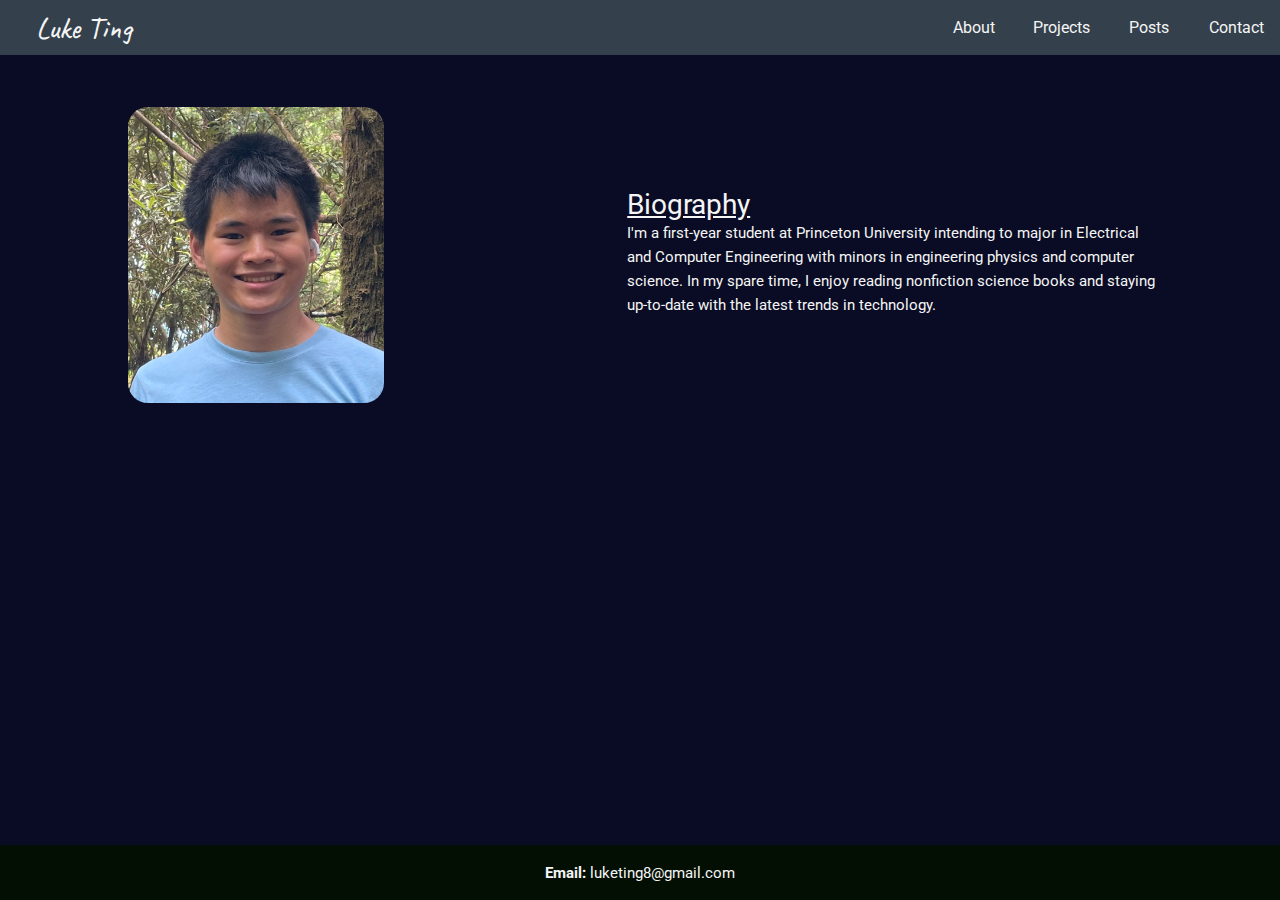
==== index.html @ 5f9d0ade "Add files via upload" ====
<!DOCTYPE html>
<html>
  <head>
    <title>Luke Ting</title>

    <link rel="preconnect" href="https://fonts.googleapis.com">
    <link rel="preconnect" href="https://fonts.gstatic.com" crossorigin>
    <link href="https://fonts.googleapis.com/css2?family=Roboto:ital,wght@0,100..900;1,100..900&display=swap" rel="stylesheet">

    <link rel="preconnect" href="https://fonts.googleapis.com">
    <link rel="preconnect" href="https://fonts.gstatic.com" crossorigin>
    <link href="https://fonts.googleapis.com/css2?family=Caveat:wght@400..700&display=swap" rel="stylesheet">

    <link rel="stylesheet" href="styles/general.css">
    <link rel="stylesheet" href="styles/header.css">
    <link rel="stylesheet" href="styles/main.css">
    <link rel="stylesheet" href="styles/footer.css">

    <script defer src="script/script.js"></script>
  </head>

  <body>
    <header class="header">
      <div class="left-section">
        <button class="refresh-button" onclick="refreshPage()">Luke Ting</button>
      </div>
      <div class="middle-section">
  
      </div>
      <div class="right-section">
        <div class="about-container">
          <button class="about-button">About</button>
        </div>

        <div class="projects-container">
          <button class="projects-button">Projects</button>
        </div>

        <div class="posts-container">
          <button class="posts-button">Posts</button>
        </div>

        <div class="contact-container">
          <button class="contact-button">Contact</button>
        </div>
      </div>
    </header>
    <main>
      <section class="main-profile">
        <div class="profile-container">
          <div class="profile-pic-container">
            <img class="profile-pic" src="images/profile-pic.png">
          </div>
        </div>
        <div class="biography-container">
          <p class="biography-paragraph">
            <span class="biography-word">Biography</span>
            <br>I'm a first-year student at Princeton University intending to major in
            <a class="ece-link" href="https://ece.princeton.edu/" target="_blank">Electrical and Computer Engineering</a>
            with minors in engineering physics and computer science.
            In my spare time, I enjoy reading nonfiction science books
            and staying up-to-date with the latest trends in technology.
          </p>
        </div>
      </section>
    </main>
    <footer>
      <div class="footer-container">
        <div class="contact-info">
          <p class="email-address"><strong>Email:</strong> luketing8&#64;gmail.com</p>
        </div>
      </div>
    </footer>
  </body>
</html>
---- styles/general.css ----
body {
  margin: 0;
  background-color: rgb(9, 12, 36);
}
/* rgb(8, 12, 38);*/
p{
  margin-top: 0;
  margin-bottom: 0;
}
---- styles/header.css ----
.header {
  height: 55px;
  display:flex;
  position:fixed;
  top:0;
  left:0;
  right:0;
  z-index:100;
  background-color: rgb(52, 64, 76);
}
.left-section{
  display: flex;
  flex:1;
  padding-left: 30px;
  align-items:center;
}

.refresh-button{
  font-family: Caveat, Roboto, Arial;
  border-width:0;
  background-color: rgb(52, 64, 76);
  color:whitesmoke;
  font-size: 30px;
  font-weight:500;
  cursor:pointer;
  white-space: nowrap;
}
.refresh-button:hover{
  font-weight:bold;
}

.right-section{
  display:flex;
  width:350px;
  align-items: center;
  justify-content: space-between;
  flex-shrink:0;
}
.about-container,
.projects-container,
.posts-container,
.contact-container{
  display: flex;
  justify-content: center;
  flex:1;
}

.right-section button{
  font-family: Roboto, Arial;
  border-width:0;
  font-size: 16px;
  color:whitesmoke;
  cursor:pointer;
  background-color: rgb(52, 64, 76);
}

.right-section button:hover{
  font-weight:500;
  text-decoration:underline;
}
---- styles/main.css ----
.main-profile{
  position:absolute;
  display: flex;
  padding-top:55px;
  height:400px;
}
.profile-container{
  display:flex;
  flex:2;
  align-items: center;
  justify-content: center;
}

.profile-pic-container{
  width:50%;
}
.profile-pic{
  width:100%;
  display:block;
  border-radius: 20px;
}

.biography-container{
  display:flex;
  flex:3;
  align-items: center;
  justify-content: center;
}
.biography-paragraph{
  font-family: Roboto, Arial;
  color:whitesmoke;
  width: 70%;
  line-height: 24px;
  font-size:15px;
}
.biography-word{
  font-family: Roboto, Arial;
  font-size: 28px;
  text-decoration: underline;
}
.ece-link{
  color:whitesmoke;
  text-decoration:none;
  cursor: pointer;
}
---- styles/footer.css ----
.footer-container{
    display:flex;
    background-color:rgb(2, 15, 2);
    position:absolute;
    bottom:0;
    left:0;
    right:0;
    height:55px;
    justify-content: center;
    align-items: center;
}
.email-address{
    color: whitesmoke;
    font-family: Roboto, Arial;
    font-size: 15px;
}
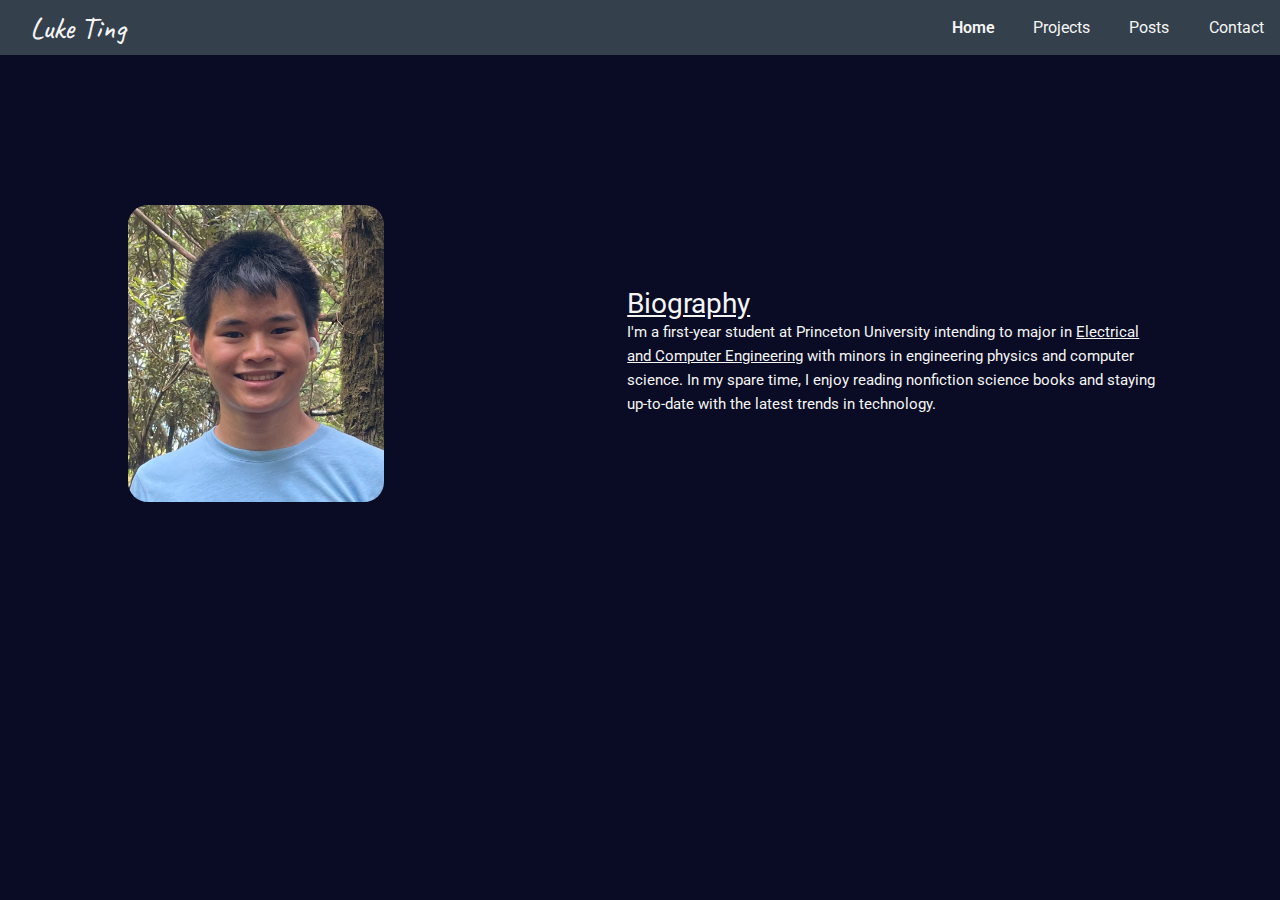
==== commit 564f27ad: "updated calculator functionality" ====
--- a/index.html
+++ b/index.html
@@ -1,47 +1,40 @@
 <!DOCTYPE html>
-<html>
+<html lang="en">
   <head>
+    <meta charset="UTF-8">
+    <meta name="viewport" content="width=device-width, initial-scale=1.0">
     <title>Luke Ting</title>
-
     <link rel="preconnect" href="https://fonts.googleapis.com">
     <link rel="preconnect" href="https://fonts.gstatic.com" crossorigin>
     <link href="https://fonts.googleapis.com/css2?family=Roboto:ital,wght@0,100..900;1,100..900&display=swap" rel="stylesheet">
-
     <link rel="preconnect" href="https://fonts.googleapis.com">
     <link rel="preconnect" href="https://fonts.gstatic.com" crossorigin>
     <link href="https://fonts.googleapis.com/css2?family=Caveat:wght@400..700&display=swap" rel="stylesheet">
-
     <link rel="stylesheet" href="styles/general.css">
     <link rel="stylesheet" href="styles/header.css">
-    <link rel="stylesheet" href="styles/main.css">
+    <link rel="stylesheet" href="styles/index.css">
     <link rel="stylesheet" href="styles/footer.css">
-
-    <script defer src="script/script.js"></script>
+    <link rel="icon" type = "image/png" href="images/transparent-favicon.png">
   </head>
-
   <body>
     <header class="header">
       <div class="left-section">
-        <button class="refresh-button" onclick="refreshPage()">Luke Ting</button>
+        <a class="name-link" href="index.html">Luke Ting</a>
       </div>
       <div class="middle-section">
-  
       </div>
       <div class="right-section">
-        <div class="about-container">
-          <button class="about-button">About</button>
+        <div class="subpage-container">
+          <a class="subpage-link" href="index.html" style="font-weight:600">Home</a>
         </div>
-
-        <div class="projects-container">
-          <button class="projects-button">Projects</button>
+        <div class="subpage-container">
+          <a class="subpage-link" href="projects.html">Projects</a>
         </div>
-
-        <div class="posts-container">
-          <button class="posts-button">Posts</button>
+        <div class="subpage-container">
+          <a class="subpage-link" href="posts.html">Posts</a>
         </div>
-
-        <div class="contact-container">
-          <button class="contact-button">Contact</button>
+        <div class="subpage-container">
+          <a class="subpage-link" href="contact.html">Contact</a>
         </div>
       </div>
     </header>
@@ -56,7 +49,7 @@
           <p class="biography-paragraph">
             <span class="biography-word">Biography</span>
             <br>I'm a first-year student at Princeton University intending to major in
-            <a class="ece-link" href="https://ece.princeton.edu/" target="_blank">Electrical and Computer Engineering</a>
+            <a class="ece-link" href="https://ece.princeton.edu/" target="_blank" title>Electrical and Computer Engineering</a>
             with minors in engineering physics and computer science.
             In my spare time, I enjoy reading nonfiction science books
             and staying up-to-date with the latest trends in technology.
@@ -64,12 +57,5 @@
         </div>
       </section>
     </main>
-    <footer>
-      <div class="footer-container">
-        <div class="contact-info">
-          <p class="email-address"><strong>Email:</strong> luketing8&#64;gmail.com</p>
-        </div>
-      </div>
-    </footer>
   </body>
 </html>--- a/styles/general.css
+++ b/styles/general.css
@@ -1,8 +1,10 @@
 body {
   margin: 0;
   background-color: rgb(9, 12, 36);
+  font-family: Roboto, Arial;
+  color:whitesmoke;
 }
-/* rgb(8, 12, 38);*/
+
 p{
   margin-top: 0;
   margin-bottom: 0;
--- a/styles/header.css
+++ b/styles/header.css
@@ -14,19 +14,13 @@
   padding-left: 30px;
   align-items:center;
 }
-
-.refresh-button{
+.name-link{
   font-family: Caveat, Roboto, Arial;
-  border-width:0;
-  background-color: rgb(52, 64, 76);
+  font-size: 30px;
+  font-weight: 500;
   color:whitesmoke;
-  font-size: 30px;
-  font-weight:500;
-  cursor:pointer;
+  text-decoration: none;
   white-space: nowrap;
-}
-.refresh-button:hover{
-  font-weight:bold;
 }
 
 .right-section{
@@ -36,25 +30,20 @@
   justify-content: space-between;
   flex-shrink:0;
 }
-.about-container,
-.projects-container,
-.posts-container,
-.contact-container{
+
+.subpage-container{
   display: flex;
   justify-content: center;
   flex:1;
 }
 
-.right-section button{
+.subpage-link{
   font-family: Roboto, Arial;
-  border-width:0;
   font-size: 16px;
   color:whitesmoke;
-  cursor:pointer;
-  background-color: rgb(52, 64, 76);
+  text-decoration: none;
 }
-
-.right-section button:hover{
+.subpage-link:hover{
   font-weight:500;
-  text-decoration:underline;
+  text-decoration: underline;
 }--- a/styles/index.css
+++ b/styles/index.css
@@ -0,0 +1,43 @@
+.main-profile{
+  position:absolute;
+  display: flex;
+  padding-top:12%;
+  height:400px;
+}
+.profile-container{
+  display:flex;
+  flex:2;
+  align-items: center;
+  justify-content: center;
+}
+
+.profile-pic-container{
+  width:50%;
+}
+.profile-pic{
+  width:100%;
+  display:block;
+  border-radius: 20px;
+}
+
+.biography-container{
+  display:flex;
+  flex:3;
+  align-items: center;
+  justify-content: center;
+}
+.biography-paragraph{
+  font-family: Roboto, Arial;
+  color:whitesmoke;
+  width: 70%;
+  line-height: 24px;
+  font-size:15px;
+}
+.biography-word{
+  font-family: Roboto, Arial;
+  font-size: 28px;
+  text-decoration: underline;
+}
+.ece-link{
+  color:whitesmoke;
+}
